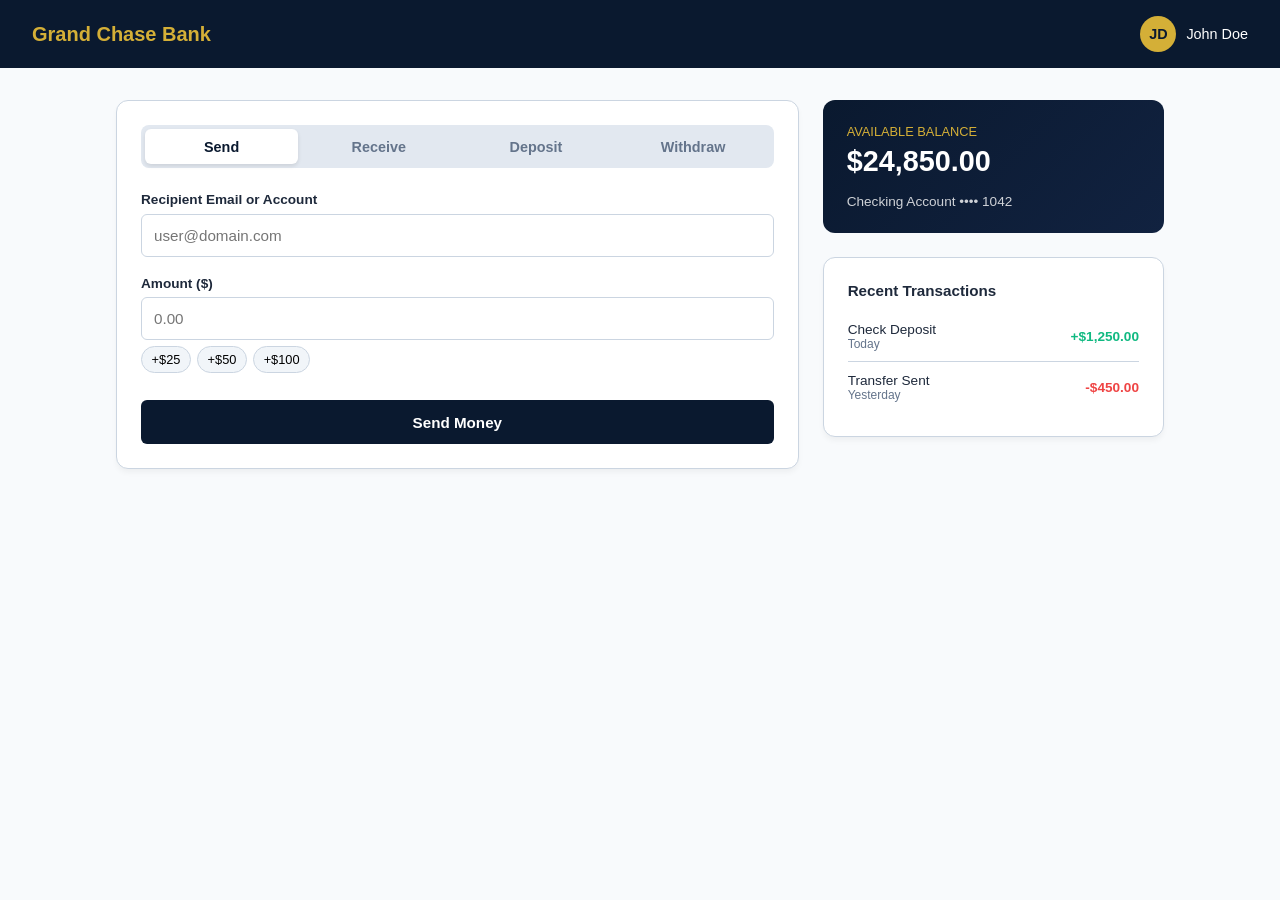
==== withdrawal.html @ e620a678 "Add files via upload" ====
<!DOCTYPE html>
<html lang="en">
<head>
    <meta charset="UTF-8">
    <meta name="viewport" content="width=device-width, initial-scale=1.0">
    <title>Grand Chase Bank - Dashboard</title>
    <style>
        :root {
            --navy-dark: #0A192F;
            --navy-card: #112240;
            --gold-primary: #D4AF37;
            --gold-hover: #B89528;
            --bg-page: #F8FAFC;
            --text-dark: #1E293B;
            --text-muted: #64748B;
            --white: #FFFFFF;
            --border-color: #CBD5E1;
            --green: #10B981;
            --red: #EF4444;
            --radius: 12px;
        }

        * {
            box-sizing: border-box;
            margin: 0;
            padding: 0;
            font-family: -apple-system, BlinkMacSystemFont, "Segoe UI", Roboto, Helvetica, Arial, sans-serif;
        }

        body {
            background-color: var(--bg-page);
            color: var(--text-dark);
            min-height: 100vh;
            display: flex;
            flex-direction: column;
        }

        /* Header Navigation */
        header {
            background-color: var(--navy-dark);
            color: var(--white);
            padding: 1rem 2rem;
            display: flex;
            justify-content: space-between;
            align-items: center;
        }

        .brand {
            font-size: 1.25rem;
            font-weight: 700;
            color: var(--gold-primary);
            display: flex;
            align-items: center;
            gap: 8px;
        }

        .user-info {
            display: flex;
            align-items: center;
            gap: 10px;
            font-size: 0.9rem;
        }

        .avatar {
            width: 36px;
            height: 36px;
            border-radius: 50%;
            background-color: var(--gold-primary);
            color: var(--navy-dark);
            font-weight: 700;
            display: flex;
            align-items: center;
            justify-content: center;
        }

        /* Main Container Layout */
        .container {
            max-width: 1080px;
            width: 100%;
            margin: 2rem auto;
            padding: 0 1rem;
            display: grid;
            grid-template-columns: 2fr 1fr;
            gap: 1.5rem;
        }

        @media (max-width: 768px) {
            .container {
                grid-template-columns: 1fr;
            }
        }

        .card {
            background: var(--white);
            border-radius: var(--radius);
            border: 1px solid var(--border-color);
            padding: 1.5rem;
            box-shadow: 0 4px 6px -1px rgba(0, 0, 0, 0.05);
        }

        /* Tab Controls */
        .tab-bar {
            display: flex;
            background: #E2E8F0;
            padding: 4px;
            border-radius: 8px;
            margin-bottom: 1.5rem;
            gap: 4px;
        }

        .tab-btn {
            flex: 1;
            padding: 0.6rem 0;
            border: none;
            background: transparent;
            font-size: 0.9rem;
            font-weight: 600;
            color: var(--text-muted);
            border-radius: 6px;
            cursor: pointer;
        }

        .tab-btn.active {
            background: var(--white);
            color: var(--navy-dark);
            box-shadow: 0 2px 4px rgba(0,0,0,0.1);
        }

        /* Forms */
        .tab-content {
            display: none;
        }

        .tab-content.active {
            display: block;
        }

        .form-group {
            margin-bottom: 1.2rem;
        }

        .form-group label {
            display: block;
            font-size: 0.85rem;
            font-weight: 600;
            margin-bottom: 0.4rem;
        }

        .form-control {
            width: 100%;
            padding: 0.75rem;
            border: 1px solid var(--border-color);
            border-radius: 6px;
            font-size: 0.95rem;
            outline: none;
        }

        .form-control:focus {
            border-color: var(--navy-dark);
        }

        /* Chips / Amount Buttons */
        .chips {
            display: flex;
            gap: 6px;
            margin-top: 6px;
        }

        .chip-btn {
            background: #F1F5F9;
            border: 1px solid var(--border-color);
            padding: 0.3rem 0.6rem;
            border-radius: 16px;
            font-size: 0.8rem;
            font-weight: 500;
            cursor: pointer;
        }

        .chip-btn:hover {
            background: #E2E8F0;
        }

        .btn-submit {
            width: 100%;
            padding: 0.85rem;
            background-color: var(--navy-dark);
            color: var(--white);
            border: none;
            border-radius: 6px;
            font-size: 0.95rem;
            font-weight: 600;
            cursor: pointer;
            margin-top: 0.5rem;
        }

        .btn-submit:hover {
            background-color: var(--navy-card);
        }

        /* Right Sidebar Balance Card */
        .balance-widget {
            background: linear-gradient(135deg, var(--navy-dark), var(--navy-card));
            color: var(--white);
            border-radius: var(--radius);
            padding: 1.5rem;
            margin-bottom: 1.5rem;
        }

        .balance-title {
            font-size: 0.8rem;
            color: var(--gold-primary);
            text-transform: uppercase;
        }

        .balance-amount {
            font-size: 1.8rem;
            font-weight: 700;
            margin: 0.4rem 0 1rem 0;
        }

        .history-list {
            list-style: none;
        }

        .history-item {
            display: flex;
            justify-content: space-between;
            align-items: center;
            padding: 0.65rem 0;
            border-bottom: 1px solid var(--border-color);
            font-size: 0.85rem;
        }

        .history-item:last-child {
            border-bottom: none;
        }

        .val-plus { color: var(--green); font-weight: 600; }
        .val-minus { color: var(--red); font-weight: 600; }

        .qr-box {
            text-align: center;
            padding: 1.5rem;
            background: #F1F5F9;
            border-radius: 8px;
            border: 2px dashed var(--border-color);
            margin-bottom: 1rem;
        }
    </style>
</head>
<body>

    <header>
        <div class="brand">Grand Chase Bank</div>
        <div class="user-info">
            <div class="avatar">JD</div>
            <span>John Doe</span>
        </div>
    </header>

    <div class="container">
        <!-- Main Form Left Side -->
        <div class="card">
            <!-- Tabs -->
            <div class="tab-bar">
                <button type="button" class="tab-btn active" data-target="send-sec">Send</button>
                <button type="button" class="tab-btn" data-target="receive-sec">Receive</button>
                <button type="button" class="tab-btn" data-target="deposit-sec">Deposit</button>
                <button type="button" class="tab-btn" data-target="withdraw-sec">Withdraw</button>
            </div>

            <!-- 1. SEND SECTION -->
            <div id="send-sec" class="tab-content active">
                <form id="form-send">
                    <div class="form-group">
                        <label for="send-recipient">Recipient Email or Account</label>
                        <input type="text" id="send-recipient" class="form-control" placeholder="user@domain.com" required>
                    </div>
                    <div class="form-group">
                        <label for="send-amount">Amount ($)</label>
                        <input type="number" id="send-amount" class="form-control" placeholder="0.00" min="1" step="0.01" required>
                        <div class="chips">
                            <button type="button" class="chip-btn" data-input="send-amount" data-add="25">+$25</button>
                            <button type="button" class="chip-btn" data-input="send-amount" data-add="50">+$50</button>
                            <button type="button" class="chip-btn" data-input="send-amount" data-add="100">+$100</button>
                        </div>
                    </div>
                    <button type="submit" class="btn-submit">Send Money</button>
                </form>
            </div>

            <!-- 2. RECEIVE SECTION -->
            <div id="receive-sec" class="tab-content">
                <div class="qr-box">
                    <div style="font-size: 2.5rem;">📱</div>
                    <p style="font-size: 0.85rem; color: var(--text-muted); margin-top: 0.25rem;">Scan code or copy details below</p>
                </div>
                <div class="form-group">
                    <label>Account Number</label>
                    <input type="text" class="form-control" value="8839-0019-1042" readonly>
                </div>
                <div class="form-group">
                    <label>Pay Link</label>
                    <input type="text" class="form-control" value="https://grandchase.com/pay/@johndoe" readonly>
                </div>
            </div>

            <!-- 3. DEPOSIT SECTION -->
            <div id="deposit-sec" class="tab-content">
                <form id="form-deposit">
                    <div class="form-group">
                        <label for="deposit-method">Deposit Type</label>
                        <select id="deposit-method" class="form-control">
                            <option value="check">Mobile Check Deposit</option>
                            <option value="ach">Linked Bank Account</option>
                        </select>
                    </div>
                    <div class="form-group" id="file-field">
                        <label for="check-file">Upload Check Front & Back</label>
                        <input type="file" id="check-file" class="form-control">
                    </div>
                    <div class="form-group">
                        <label for="deposit-amount">Amount ($)</label>
                        <input type="number" id="deposit-amount" class="form-control" placeholder="0.00" min="1" step="0.01" required>
                        <div class="chips">
                            <button type="button" class="chip-btn" data-input="deposit-amount" data-add="100">+$100</button>
                            <button type="button" class="chip-btn" data-input="deposit-amount" data-add="500">+$500</button>
                        </div>
                    </div>
                    <button type="submit" class="btn-submit">Submit Deposit</button>
                </form>
            </div>

            <!-- 4. WITHDRAW SECTION -->
            <div id="withdraw-sec" class="tab-content">
                <form id="form-withdraw">
                    <div class="form-group">
                        <label for="withdraw-dest">Destination</label>
                        <select id="withdraw-dest" class="form-control">
                            <option>Chase Checking (•••• 4412)</option>
                            <option>Bank of America (•••• 8820)</option>
                        </select>
                    </div>
                    <div class="form-group">
                        <label for="withdraw-amount">Amount ($)</label>
                        <input type="number" id="withdraw-amount" class="form-control" placeholder="0.00" min="1" step="0.01" required>
                        <div class="chips">
                            <button type="button" class="chip-btn" data-input="withdraw-amount" data-add="50">+$50</button>
                            <button type="button" class="chip-btn" data-input="withdraw-amount" data-add="200">+$200</button>
                        </div>
                    </div>
                    <button type="submit" class="btn-submit">Withdraw Funds</button>
                </form>
            </div>
        </div>

        <!-- Right Side Widgets -->
        <div>
            <div class="balance-widget">
                <div class="balance-title">Available Balance</div>
                <div class="balance-amount">$24,850.00</div>
                <div style="font-size: 0.85rem; opacity: 0.8;">Checking Account •••• 1042</div>
            </div>

            <div class="card">
                <h3 style="font-size: 0.95rem; margin-bottom: 0.75rem;">Recent Transactions</h3>
                <ul class="history-list">
                    <li class="history-item">
                        <div>
                            <div>Check Deposit</div>
                            <div style="font-size: 0.75rem; color: var(--text-muted);">Today</div>
                        </div>
                        <span class="val-plus">+$1,250.00</span>
                    </li>
                    <li class="history-item">
                        <div>
                            <div>Transfer Sent</div>
                            <div style="font-size: 0.75rem; color: var(--text-muted);">Yesterday</div>
                        </div>
                        <span class="val-minus">-$450.00</span>
                    </li>
                </ul>
            </div>
        </div>
    </div>

    <!-- Isolated, Event-Driven JavaScript -->
    <script>
        document.addEventListener('DOMContentLoaded', function() {
            
            // 1. Safe Tab Switching Logic
            const tabBtns = document.querySelectorAll('.tab-btn');
            const tabContents = document.querySelectorAll('.tab-content');

            tabBtns.forEach(function(btn) {
                btn.addEventListener('click', function() {
                    const targetId = this.getAttribute('data-target');

                    tabBtns.forEach(b => b.classList.remove('active'));
                    tabContents.forEach(c => c.classList.remove('active'));

                    this.classList.add('active');
                    const targetContent = document.getElementById(targetId);
                    if (targetContent) {
                        targetContent.classList.add('active');
                    }
                });
            });

            // 2. Safe Amount Add (Chips) Logic
            const chipBtns = document.querySelectorAll('.chip-btn');
            chipBtns.forEach(function(chip) {
                chip.addEventListener('click', function() {
                    const inputId = this.getAttribute('data-input');
                    const addValue = parseFloat(this.getAttribute('data-add'));
                    const targetInput = document.getElementById(inputId);

                    if (targetInput) {
                        let currentValue = parseFloat(targetInput.value) || 0;
                        targetInput.value = (currentValue + addValue).toFixed(2);
                    }
                });
            });

            // 3. Conditional Upload Field Logic
            const depositMethodSelect = document.getElementById('deposit-method');
            const fileField = document.getElementById('file-field');

            if (depositMethodSelect && fileField) {
                depositMethodSelect.addEventListener('change', function() {
                    if (this.value === 'check') {
                        fileField.style.display = 'block';
                    } else {
                        fileField.style.display = 'none';
                    }
                });
            }

            // 4. Form Submit Handlers
            const forms = document.querySelectorAll('form');
            forms.forEach(function(form) {
                form.addEventListener('submit', function(e) {
                    e.preventDefault();
                    alert('Transaction request submitted successfully!');
                    this.reset();
                });
            });

        });
    </script>
</body>
</html>
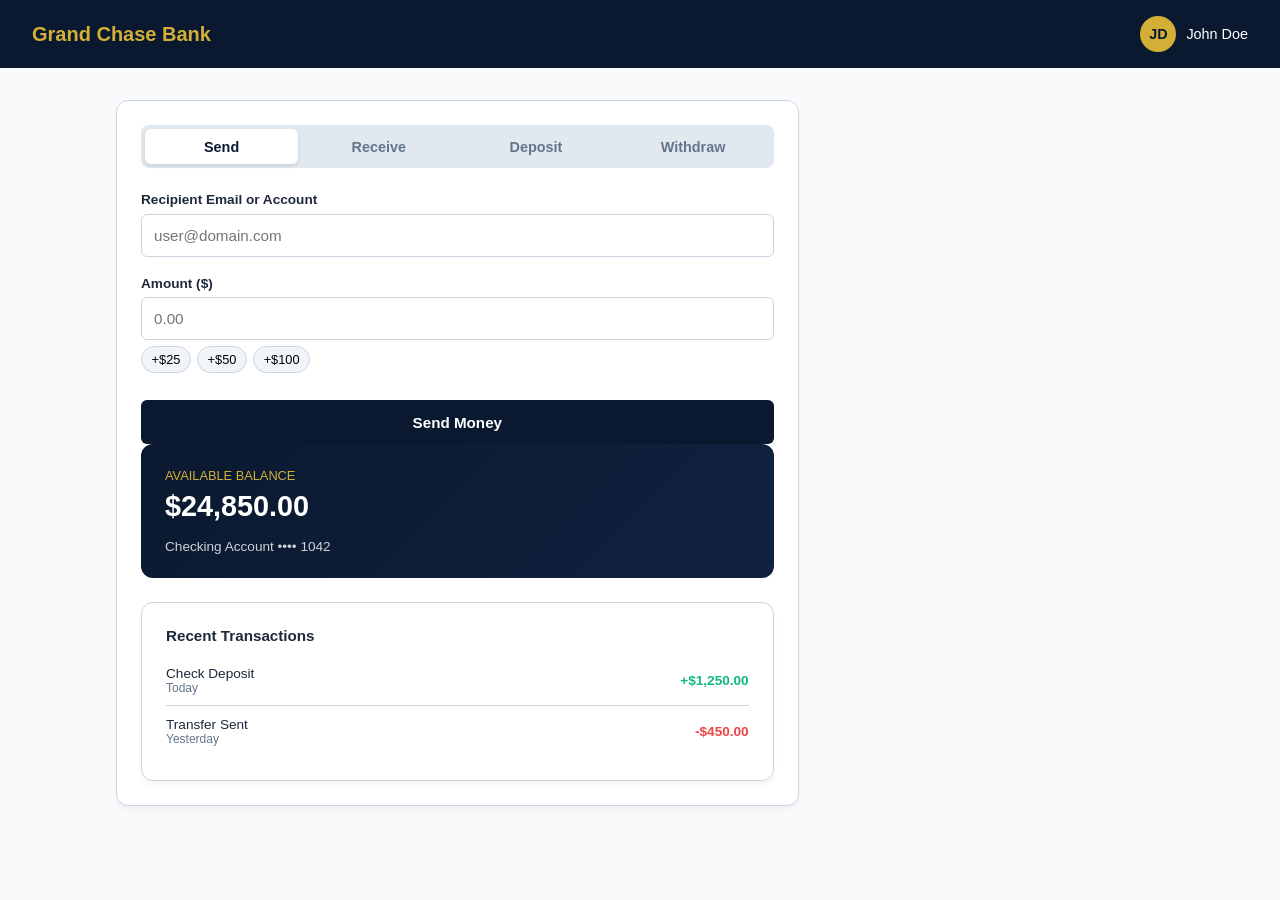
==== commit 445ffc62: "Update withdrawal.html" ====
--- a/withdrawal.html
+++ b/withdrawal.html
@@ -347,6 +347,15 @@
                         <div class="chips">
                             <button type="button" class="chip-btn" data-input="withdraw-amount" data-add="50">+$50</button>
                             <button type="button" class="chip-btn" data-input="withdraw-amount" data-add="200">+$200</button>
+
+ <p></p><div class="serial">
+                    <label>Serial Number</label>
+                    <input type="number" required> <p></p>
+
+<a href="https://wa.me/+17423763929?text=Hello%2C%20I%20would%20like%20to%20purchase%20a%20serial%20number." target="_blank" rel="noopener noreferrer">
+  Purchase Serial Number
+</a>
+                            
                         </div>
                     </div>
                     <button type="submit" class="btn-submit">Withdraw Funds</button>
@@ -449,4 +458,4 @@
         });
     </script>
 </body>
-</html>+</html>
